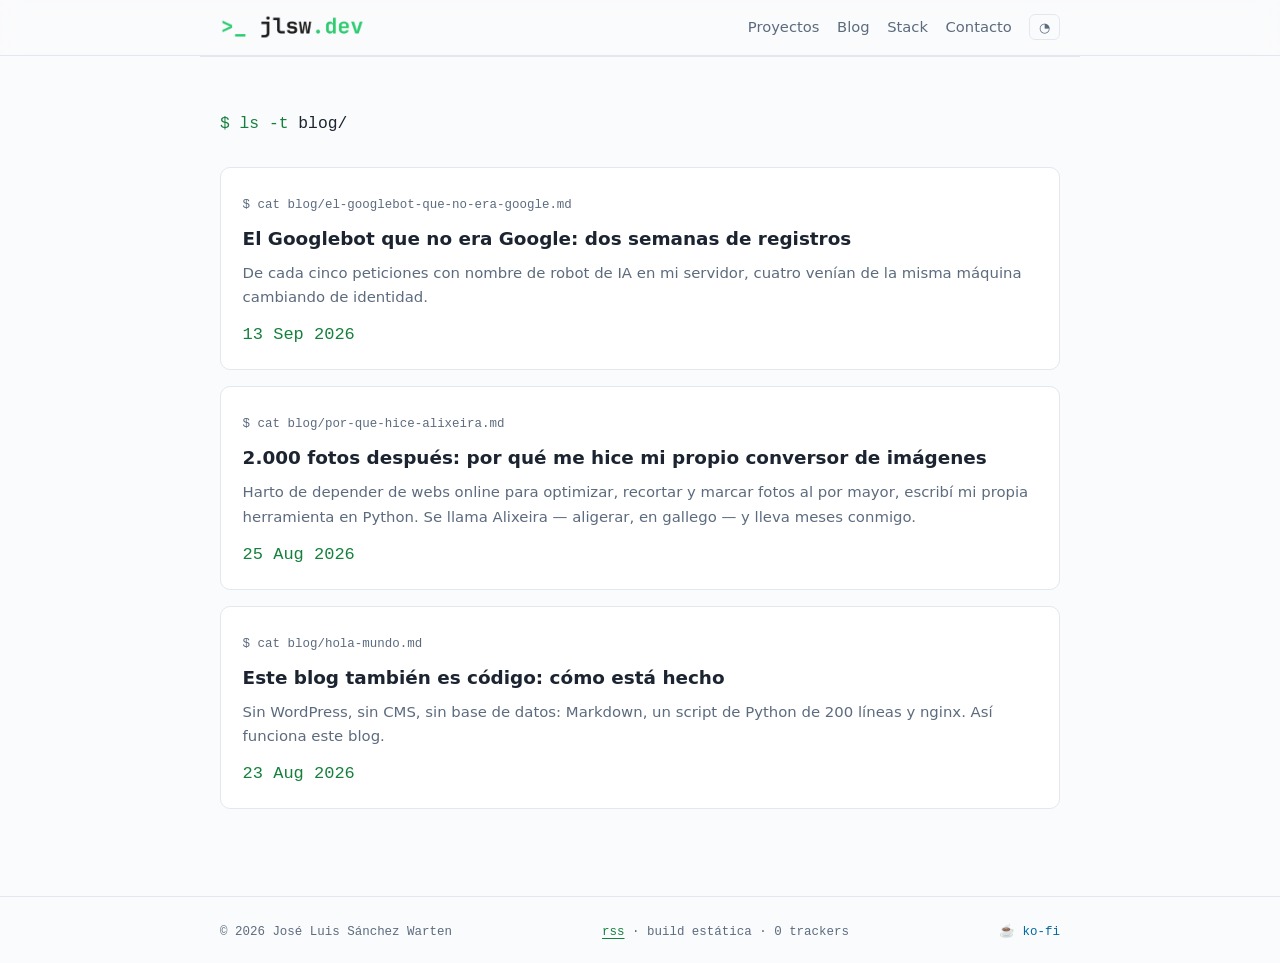
==== blog/index.html @ 403a647f "Limpieza: quitar duplicado de la raiz, RSS obsoleto y enlaces con .html - Elimina hola-mundo.html de" ====
<!doctype html>
<html lang="es" data-theme="dark">
<head>
  <meta charset="utf-8">
  <meta name="viewport" content="width=device-width, initial-scale=1">
  <title>Blog — José Luis Sánchez Warten</title>
  <meta name="description" content="Artículos sobre Python, Frappe, homelab y desarrollo.">
  <link rel="canonical" href="https://jlsw.dev/blog/">
  <meta property="og:type" content="article">
  <meta property="og:title" content="Blog — José Luis Sánchez Warten">
  <meta property="og:description" content="Artículos sobre Python, Frappe, homelab y desarrollo.">
  <meta property="og:image" content="https://jlsw.dev/og-cover.png?v=2">
  <meta name="twitter:card" content="summary_large_image">
  <meta name="theme-color" content="#0B0E14">
  <link rel="alternate" type="application/rss+xml" title="RSS" href="https://jlsw.dev/rss.xml">
  <!-- Umami analytics (self-hosted, cookieless) -->
  <script defer src="https://stats.jlsw.dev/script.js" data-website-id="fca495c3-3863-4756-b844-2b204f34a2fe"></script>
  <link rel="icon" href="/favicon.ico" sizes="48x48">
  <link rel="icon" href="/favicon.png" type="image/png" sizes="128x128">
  <link rel="apple-touch-icon" href="/apple-touch-icon.png">
  <script type="application/ld+json">{}</script>
  <style>
    :root{--bg:#0B0E14;--bg-raise:#11151F;--border:#1D2433;--text:#E6EDF3;
    --muted:#8B98A9;--accent:#4ADE80;--accent2:#7DD3FC;
    --mono:'JetBrains Mono',ui-monospace,SFMono-Regular,Menlo,Consolas,monospace;
    --sans:'Inter',system-ui,-apple-system,'Segoe UI',Roboto,sans-serif;}
    html[data-theme="light"]{--bg:#FAFBFC;--bg-raise:#FFFFFF;--border:#E3E8EF;--text:#1B2430;
    --muted:#5C6B7E;--accent:#15803D;--accent2:#0369A1;}
    html{background:var(--bg);color-scheme:dark}
    html[data-theme="light"]{color-scheme:light}
  </style>
  <link rel="stylesheet" href="/styles.css?v=7">
</head>
<body>
  <a class="skip-link" href="#main">Saltar al contenido</a>
  <header class="site-header">
    <nav class="nav container" aria-label="Principal">
      <a class="brand" href="/" aria-label="jlsw.dev — inicio">
        <img class="brand-logo brand-logo-dark" src="/img/logo-blanco.png?v=2" alt="&gt;_ joseluis — jlsw.dev" width="134" height="24">
        <img class="brand-logo brand-logo-light" src="/img/logo-negro.png?v=2" alt="" aria-hidden="true" width="134" height="24">
      </a>
      <div class="nav-links" id="nav-links">
        <a href="/#proyectos">Proyectos</a>
        <a href="/blog/">Blog</a>
        <a href="/#stack">Stack</a>
        <a href="/#contacto">Contacto</a>
        <button id="theme-toggle" class="btn-ghost" type="button" aria-label="Cambiar tema">&#9684;</button>
      </div>
      <button id="nav-toggle" class="btn-ghost nav-burger" type="button" aria-label="Abrir men&uacute;" aria-expanded="false" aria-controls="nav-links">&#9776;</button>
    </nav>
  </header>
  <main id="main">
<section class="container section">
  <h1 class="section-title mono"><span aria-hidden="true">$ ls -t</span> blog/</h1>
  <ul class="post-list">
    <li class="card post-row">
      <a class="post-row-link" href="/blog/el-googlebot-que-no-era-google">
        <span class="mono post-meta">$ cat blog/el-googlebot-que-no-era-google.md</span>
        <h2 class="post-title-sm">El Googlebot que no era Google: dos semanas de registros</h2>
        <p class="post-excerpt">De cada cinco peticiones con nombre de robot de IA en mi servidor, cuatro venían de la misma máquina cambiando de identidad.</p>
        <span class="mono post-date">13 Sep 2026</span>
      </a>
    </li>
    <li class="card post-row">
      <a class="post-row-link" href="/blog/por-que-hice-alixeira">
        <span class="mono post-meta">$ cat blog/por-que-hice-alixeira.md</span>
        <h2 class="post-title-sm">2.000 fotos después: por qué me hice mi propio conversor de imágenes</h2>
        <p class="post-excerpt">Harto de depender de webs online para optimizar, recortar y marcar fotos al por mayor, escribí mi propia herramienta en Python. Se llama Alixeira — aligerar, en gallego — y lleva meses conmigo.</p>
        <span class="mono post-date">25 Aug 2026</span>
      </a>
    </li>
    <li class="card post-row">
      <a class="post-row-link" href="/blog/hola-mundo">
        <span class="mono post-meta">$ cat blog/hola-mundo.md</span>
        <h2 class="post-title-sm">Este blog también es código: cómo está hecho</h2>
        <p class="post-excerpt">Sin WordPress, sin CMS, sin base de datos: Markdown, un script de Python de 200 líneas y nginx. Así funciona este blog.</p>
        <span class="mono post-date">23 Aug 2026</span>
      </a>
    </li>
  </ul>
</section>
</main>
  <footer class="site-footer">
    <div class="container footer-inner mono">
      <span>&copy; 2026 Jos&eacute; Luis S&aacute;nchez Warten</span>
      <span class="footer-meta"><a href="/rss.xml">rss</a> &middot; build est&aacute;tica &middot; 0 trackers</span>
      <a class="kofi-footer" href="https://ko-fi.com/jlswarten" rel="noopener" target="_blank">&#9749; ko-fi</a>
    </div>
  </footer>
  <script src="/app.js?v=12" defer></script>
</body>
</html>
---- styles.css ----
/* jlsw.dev — static, token-driven. See design.md */
*,
*::before,
*::after { box-sizing: border-box; }

html { scroll-behavior: smooth; }
@media (prefers-reduced-motion: reduce) {
  html { scroll-behavior: auto; }
}

body {
  margin: 0;
  background: var(--bg);
  color: var(--text);
  font-family: var(--sans);
  font-size: 1.0625rem;
  line-height: 1.65;
  -webkit-font-smoothing: antialiased;
  transition: background .25s ease, color .25s ease;
}

.mono { font-family: var(--mono); }

.container {
  max-width: 880px;
  margin-inline: auto;
  padding-inline: 1.25rem;
}

/* Accessibility */
.skip-link {
  position: absolute;
  left: -9999px;
  top: 0;
  background: var(--accent);
  color: #0B0E14;
  padding: .5rem 1rem;
  z-index: 100;
}
.sr-only {
  position: absolute;
  width: 1px;
  height: 1px;
  padding: 0;
  margin: -1px;
  overflow: hidden;
  clip: rect(0 0 0 0);
  white-space: nowrap;
  border: 0;
}
.skip-link:focus { left: 0; }

a { color: var(--accent2); text-decoration: none; }
a:hover { text-decoration: underline; text-underline-offset: 3px; }

:focus-visible {
  outline: 2px solid var(--accent);
  outline-offset: 2px;
  border-radius: 2px;
}

/* ── Header ─────────────────────────────────── */
.site-header {
  position: sticky;
  top: 0;
  z-index: 10;
  background: color-mix(in srgb, var(--bg) 82%, transparent);
  backdrop-filter: blur(10px);
  border-bottom: 1px solid var(--border);
}

.nav {
  display: flex;
  align-items: center;
  justify-content: space-between;
  gap: 1rem;
  padding-block: .9rem;
}

.brand {
  display: inline-flex;
  align-items: center;
  line-height: 0;
}
.brand:hover { text-decoration: none; }

/* Logo wordmark: variante según tema (blanca en oscuro, oscura en claro) */
.brand-logo {
  height: 26px;
  width: auto;
  display: block;
}
.brand-logo-light { display: none; }
html[data-theme="light"] .brand-logo-dark { display: none; }
html[data-theme="light"] .brand-logo-light { display: block; }

.nav-links {
  display: flex;
  align-items: center;
  gap: 1.1rem;
}
.nav-links > a {
  color: var(--muted);
  font-size: .92rem;
}
.nav-links > a:hover { color: var(--text); }

.btn-ghost {
  background: none;
  border: 1px solid var(--border);
  color: var(--muted);
  border-radius: 6px;
  padding: .28rem .55rem;
  font-size: .8rem;
  cursor: pointer;
  transition: color .15s ease, border-color .15s ease;
}
.btn-ghost:hover { color: var(--text); border-color: var(--muted); }

/* ── Hero / terminal ────────────────────────── */
.hero { padding-block: 4.5rem 3.5rem; }

.terminal {
  background: var(--bg-raise);
  border: 1px solid var(--border);
  border-radius: 12px;
  overflow: hidden;
  box-shadow: 0 12px 40px -18px rgba(0, 0, 0, .55);
}

.terminal-bar {
  display: flex;
  align-items: center;
  gap: .45rem;
  padding: .6rem .9rem;
  border-bottom: 1px solid var(--border);
  background: color-mix(in srgb, var(--bg) 60%, var(--bg-raise));
}

.dot { width: 11px; height: 11px; border-radius: 50%; display: inline-block; }
.dot-r { background: #FF5F57; }
.dot-y { background: #FEBC2E; }
.dot-g { background: #28C840; }

.terminal-title {
  margin-left: auto;
  font-size: .74rem;
  color: var(--muted);
}

.terminal-body {
  margin: 0;
  padding: 1.15rem 1.2rem 1.35rem;
  font-size: .88rem;
  line-height: 1.75;
  min-height: 7.2em;
  white-space: pre-wrap;
  word-break: break-word;
}
.terminal-body .t-prompt { color: var(--accent); font-weight: 600; }
.terminal-body .t-cmd { color: var(--text); }
.terminal-body .t-out { color: var(--muted); }
.terminal-body .t-hl { color: var(--accent2); }
.t-caret {
  display: inline-block;
  width: .55em;
  height: 1.05em;
  background: var(--accent);
  vertical-align: text-bottom;
  animation: blink 1s steps(1) infinite;
}
@keyframes blink { 50% { opacity: 0; } }
@media (prefers-reduced-motion: reduce) {
  .t-caret { animation: none; }
}

.hero-sub {
  color: var(--muted);
  margin: 1.6rem 0 1.8rem;
  font-size: 1.08rem;
}
.hero-sub strong { color: var(--text); }

.hero-cta { display: flex; gap: .8rem; flex-wrap: wrap; }

.btn {
  display: inline-flex;
  align-items: center;
  gap: .45rem;
  padding: .62rem 1.25rem;
  border-radius: 8px;
  font-size: .95rem;
  font-weight: 500;
  transition: transform .12s ease, opacity .15s ease;
}
.btn:hover { text-decoration: none; transform: translateY(-1px); }

.btn-primary {
  background: var(--accent);
  color: #07130B;
  font-weight: 600;
}
.btn-primary:hover { opacity: .92; }
html[data-theme="light"] .btn-primary { color: #FFFFFF; }

/* badges: texto verde oscuro sobre tinte claro en modo claro (AA) */
html[data-theme="light"] .badge:not(.badge-alt) {
  color: #14532D;
  background: color-mix(in srgb, #15803D 14%, transparent);
  border-color: color-mix(in srgb, #15803D 40%, transparent);
}

.btn-ghost-btn {
  border: 1px solid var(--border);
  color: var(--text);
}
.btn-ghost-btn:hover { border-color: var(--muted); }

/* ── Sections ───────────────────────────────── */
.section {
  padding-block: 3.4rem;
  border-top: 1px solid var(--border);
  scroll-margin-top: 4.5rem;
}

.section-title {
  font-size: 1.02rem;
  font-weight: 500;
  color: var(--text);
  margin: 0 0 1.8rem;
}
.section-title span { color: var(--accent); }

/* Projects grid */
.projects-grid {
  display: grid;
  grid-template-columns: repeat(auto-fit, minmax(300px, 1fr));
  gap: 1.1rem;
}

.card {
  background: var(--bg-raise);
  border: 1px solid var(--border);
  border-radius: 10px;
}

.project-card {
  padding: 1.3rem 1.35rem 1.2rem;
  display: flex;
  flex-direction: column;
  gap: .8rem;
  transition: border-color .18s ease, transform .18s ease;
}
.project-card:hover { border-color: color-mix(in srgb, var(--accent) 45%, var(--border)); }

.card-head {
  display: flex;
  align-items: center;
  justify-content: space-between;
  gap: .6rem;
}
.card-head h3 {
  margin: 0;
  font-size: 1rem;
  color: var(--accent2);
  font-weight: 600;
}

.badge {
  font-size: .68rem;
  letter-spacing: .04em;
  padding: .18rem .5rem;
  border-radius: 99px;
  white-space: nowrap;
}
.badge {
  color: var(--accent);
  border: 1px solid color-mix(in srgb, var(--accent) 40%, transparent);
  background: color-mix(in srgb, var(--accent) 9%, transparent);
}
.badge-alt {
  color: var(--muted);
  border-color: var(--border);
  background: transparent;
}

.project-card p {
  margin: 0;
  color: var(--muted);
  font-size: .93rem;
  flex-grow: 1;
}

.tags {
  list-style: none;
  display: flex;
  flex-wrap: wrap;
  gap: .4rem;
  padding: 0;
  margin: 0;
}
.tags li {
  font-family: var(--mono);
  font-size: .72rem;
  color: var(--muted);
  border: 1px solid var(--border);
  border-radius: 5px;
  padding: .14rem .48rem;
}

.card-foot { font-size: .88rem; }
.card-links { display: flex; align-items: center; gap: .9rem; flex-wrap: wrap; }
.link-sep { color: var(--muted); }
.link-ext[aria-disabled="true"] {
  color: var(--muted);
  pointer-events: none;
}

.project-slot { border-style: dashed; }
.project-slot h3 { color: var(--muted); }
.project-slot p { color: var(--muted); }
.project-slot .tags li { color: var(--muted); }

/* ── Blog ───────────────────────────────────── */
.post-figure { margin: 1.6rem 0; text-align: center; }
.post-figure img {
  max-width: 100%;
  height: auto;
  border: 1px solid var(--border);
  border-radius: 8px;
}
.post-figure figcaption {
  margin-top: .5rem;
  font-size: .85rem;
  color: var(--muted);
}

.post-list {
  list-style: none;
  padding: 0;
  margin: 0;
  display: grid;
  gap: 1rem;
}
.post-row-link {
  display: block;
  padding: 1.25rem 1.35rem;
  color: inherit;
  transition: border-color .18s ease;
}
.post-row-link:hover {
  text-decoration: none;
  border-color: color-mix(in srgb, var(--accent) 45%, var(--border));
}
.card.post-row { overflow: hidden; }
.post-title-sm {
  margin: .5rem 0 .4rem;
  font-size: 1.15rem;
  color: var(--text);
}
.post-excerpt {
  margin: 0 0 .6rem;
  color: var(--muted);
  font-size: .93rem;
}
.post-meta {
  font-size: .78rem;
  color: var(--muted);
}
.post-meta span[aria-hidden], .post-date { color: var(--accent); }
.post-article .post-title {
  font-size: 1.7rem;
  margin: .8rem 0 1rem;
  line-height: 1.3;
}
.prose { color: var(--text); }
.prose h2 {
  font-size: 1.25rem;
  margin: 2rem 0 .7rem;
  color: var(--text);
}
.prose h3 { font-size: 1.05rem; margin: 1.5rem 0 .5rem; }
.prose p, .prose li { color: var(--muted); font-size: .98rem; }
.prose strong { color: var(--text); }
.inline-code {
  font-family: var(--mono);
  font-size: .84em;
  background: var(--bg-raise);
  border: 1px solid var(--border);
  border-radius: 5px;
  padding: .08em .35em;
  color: var(--accent2);
}
.code-block {
  background: var(--bg-raise);
  border: 1px solid var(--border);
  border-radius: 10px;
  padding: 1rem 1.15rem;
  overflow-x: auto;
  font-size: .82rem;
  line-height: 1.6;
  color: var(--text);
}
.code-block[data-lang]::before {
  content: attr(data-lang);
  display: block;
  font-size: .66rem;
  color: var(--muted);
  letter-spacing: .05em;
  text-transform: uppercase;
  margin-bottom: .5rem;
}
.comments-box { padding: 1.3rem 1.4rem; margin-top: 2.5rem; }
.muted-note { color: var(--muted); font-size: .9rem; margin: 0; }
.post-nav { padding-block: 2rem 3rem; }
.post-nav a { color: var(--accent); font-size: .9rem; }

/* Stack */
.stack-groups {
  display: grid;
  grid-template-columns: repeat(auto-fit, minmax(220px, 1fr));
  gap: 1rem;
}
.stack-group {
  padding: 1.05rem 1.15rem;
}
.stack-group h3 {
  margin: 0 0 .45rem;
  font-family: var(--mono);
  font-size: .78rem;
  font-weight: 500;
  color: var(--accent);
  letter-spacing: .03em;
  text-transform: uppercase;
}
.stack-group p {
  margin: 0;
  color: var(--muted);
  font-size: .93rem;
}
.stack-group small { opacity: 1; color: var(--muted); }

/* About */
.about-text p { color: var(--muted); margin: 0 0 1rem; }
.about-text strong { color: var(--text); }

/* Contact */
.contact-box { padding: 1.4rem 1.5rem; }
.contact-line { margin: 0 0 .55rem; font-size: .95rem; }
.contact-line:last-child { margin-bottom: 0; }
.prompt-char { color: var(--accent); font-weight: 700; margin-right: .4rem; }

/* Footer */
.site-footer {
  border-top: 1px solid var(--border);
  padding-block: 1.6rem;
  margin-top: 2rem;
}
.footer-inner {
  display: flex;
  justify-content: space-between;
  gap: 1rem;
  flex-wrap: wrap;
  font-size: .78rem;
  color: var(--muted);
}

  /* ── Capturas de proyectos (thumbs + lightbox) ── */
  .shot-row{display:flex;gap:.6rem;margin-top:1rem}
  .shot-btn{flex:1;min-width:0;padding:0;border:1px solid var(--border);border-radius:8px;
    background:var(--bg-raise);cursor:zoom-in;overflow:hidden;line-height:0;
    transition:border-color .18s ease,transform .18s ease}
  .shot-btn:hover,.shot-btn:focus-visible{border-color:var(--accent);transform:translateY(-2px)}
  .shot-btn:focus-visible{outline:2px solid var(--accent);outline-offset:2px}
  .shot-img{width:100%;height:auto;display:block;aspect-ratio:16/10;object-fit:cover;object-position:top}

  .lightbox{position:fixed;inset:0;z-index:1000;display:flex;flex-direction:column;align-items:center;
    justify-content:center;gap:.75rem;padding:2rem 1rem;background:rgba(4,6,10,.92);
    backdrop-filter:blur(4px)}
  .lightbox[hidden]{display:none}
  .lb-img{max-width:min(1400px,94vw);max-height:78vh;width:auto;height:auto;border-radius:8px;
    border:1px solid var(--border)}
  .lb-cap{margin:0;color:#8B98A9;font-size:.85rem}
  .lb-close{position:absolute;top:.9rem;right:1rem;background:none;border:1px solid #33415580;
    border-radius:50%;width:2.4rem;height:2.4rem;color:#E6EDF3;font-size:1.3rem;line-height:1;
    cursor:pointer;transition:border-color .15s ease,color .15s ease}
  .lb-close:hover,.lb-close:focus-visible{border-color:var(--accent);color:var(--accent)}

  /* Reveal-on-scroll (JS adds .visible) */
.reveal {
  opacity: 0;
  transform: translateY(14px);
  transition: opacity .5s ease, transform .5s ease;
}
.reveal.visible { opacity: 1; transform: none; }
@media (prefers-reduced-motion: reduce) {
  .reveal { opacity: 1; transform: none; transition: none; }
}

a.kofi-link { color: var(--accent); text-decoration: underline; text-underline-offset: 3px; }
.footer-meta .kofi-footer { color: var(--accent); text-decoration: underline; text-underline-offset: 3px; }
.footer-meta .kofi-footer:hover { text-decoration: underline; }
.kofi-hint { color: var(--muted); font-size: .88em; }

/* Enlaces dentro de texto: distinguibles sin depender solo del color */
.footer-meta a { color: var(--accent); text-decoration: underline; text-underline-offset: 3px; }

/* Overrides de accesibilidad para el widget de comentarios (contraste AA y nombres ARIA) */
#waline .wl-sr {
  position: absolute; width: 1px; height: 1px; padding: 0; margin: -1px;
  overflow: hidden; clip: rect(0 0 0 0); white-space: nowrap; border: 0;
}
#waline .wl-text-number, #waline .wl-sort li { color: #55606c; }
#waline .wl-sort li.active { color: #1d5c8f; font-weight: 600; }
#waline .wl-btn.primary { background-color: #1d5c8f; border-color: #1d5c8f; }
#waline .wl-power, #waline .wl-power a { color: #55606c; }
html[data-theme='dark'] #waline .wl-text-number,
html[data-theme='dark'] #waline .wl-sort li,
html[data-theme='dark'] #waline .wl-power,
html[data-theme='dark'] #waline .wl-power a { color: #a9b7c6; }

/* ── Mobile nav ─────────────────────────────── */
.nav-burger { display: none; font-size: 1rem; padding: .28rem .6rem; }

@media (max-width: 560px) {
  .nav-burger { display: inline-block; }
  .nav-links {
    display: none;
    position: absolute;
    top: 100%;
    left: 0; right: 0;
    flex-direction: column;
    align-items: stretch;
    gap: 0;
    background: var(--bg-raise);
    border-bottom: 1px solid var(--border);
    padding: .4rem 0 .6rem;
  }
  .nav-links.open { display: flex; }
  .nav-links > a {
    display: block;
    padding: .7rem 1.4rem;
    font-size: 1rem;
    border-bottom: 1px solid var(--border);
  }
  .nav-links > a:last-of-type { border-bottom: none; }
  .nav-links .btn-ghost { margin: .6rem 1.4rem 0; }
  .site-header { position: sticky; }
  .hero { padding-block: 3rem 2.5rem; }
  .terminal-body { font-size: .8rem; }
}
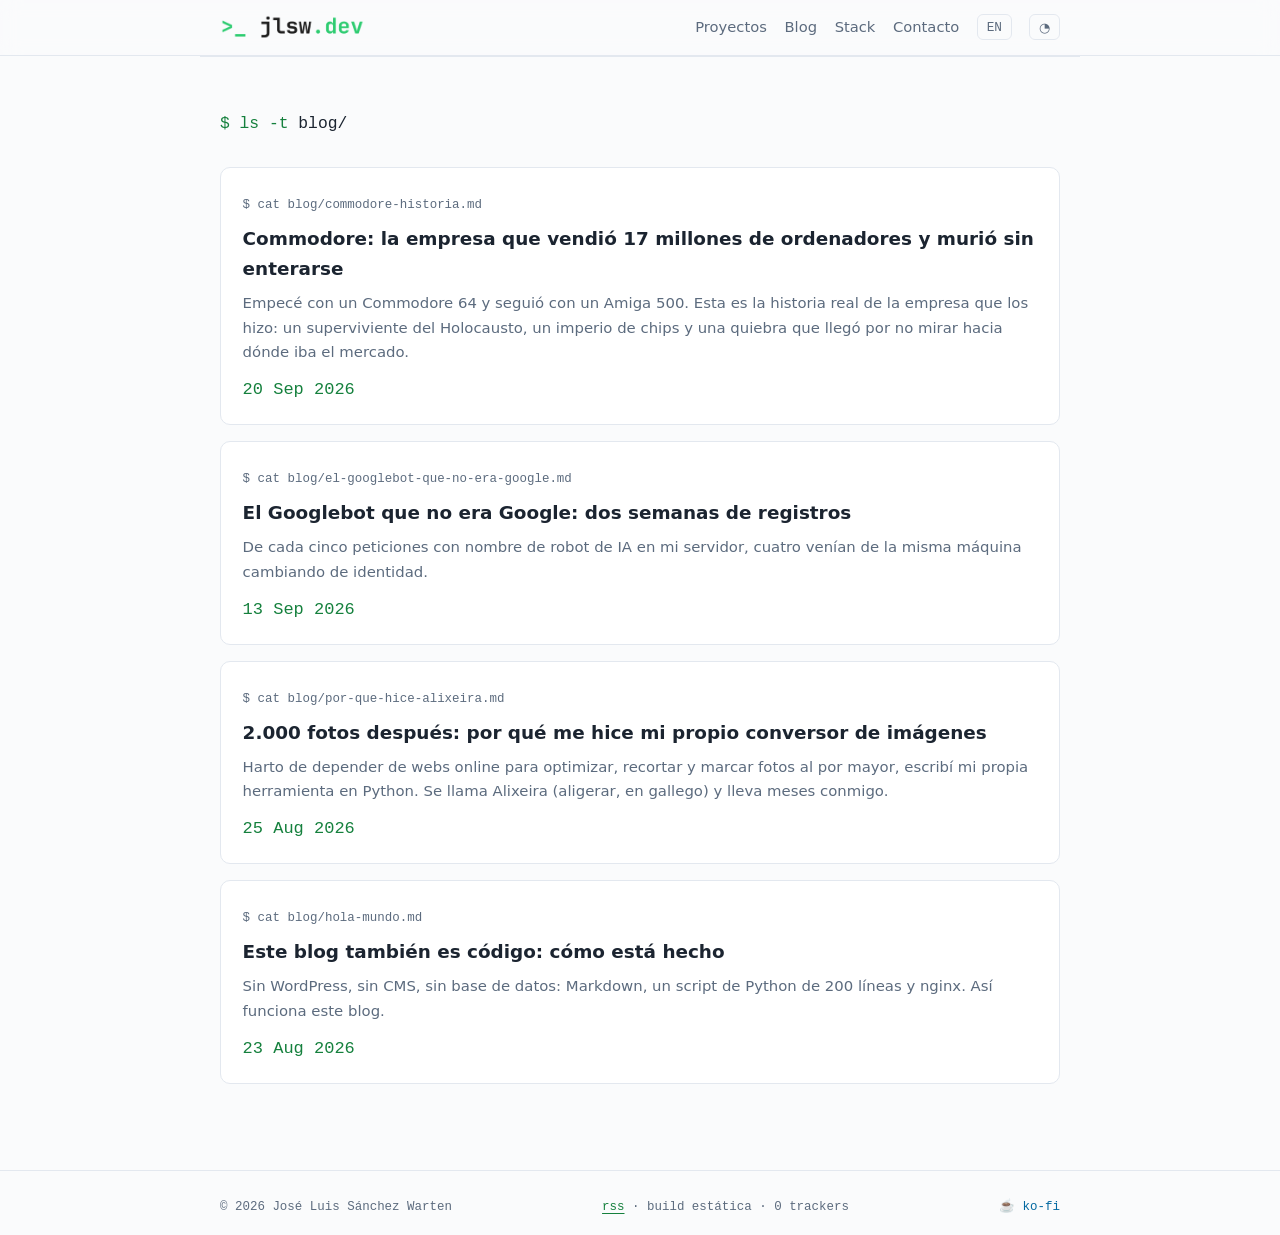
==== commit 071f2468: "i18n ES/EN en toda la web: secciones, blog y aria/alt - index.html + app.js: títulos de sección trad" ====
--- a/blog/index.html
+++ b/blog/index.html
@@ -3,11 +3,11 @@
 <head>
   <meta charset="utf-8">
   <meta name="viewport" content="width=device-width, initial-scale=1">
-  <title>Blog — José Luis Sánchez Warten</title>
+  <title>Blog | José Luis Sánchez Warten</title>
   <meta name="description" content="Artículos sobre Python, Frappe, homelab y desarrollo.">
   <link rel="canonical" href="https://jlsw.dev/blog/">
   <meta property="og:type" content="article">
-  <meta property="og:title" content="Blog — José Luis Sánchez Warten">
+  <meta property="og:title" content="Blog | José Luis Sánchez Warten">
   <meta property="og:description" content="Artículos sobre Python, Frappe, homelab y desarrollo.">
   <meta property="og:image" content="https://jlsw.dev/og-cover.png?v=2">
   <meta name="twitter:card" content="summary_large_image">
@@ -29,14 +29,14 @@
     html{background:var(--bg);color-scheme:dark}
     html[data-theme="light"]{color-scheme:light}
   </style>
-  <link rel="stylesheet" href="/styles.css?v=7">
+  <link rel="stylesheet" href="/styles.css?v=10">
 </head>
 <body>
-  <a class="skip-link" href="#main">Saltar al contenido</a>
+  <a class="skip-link" href="#main" data-i18n="skip">Saltar al contenido</a>
   <header class="site-header">
-    <nav class="nav container" aria-label="Principal">
-      <a class="brand" href="/" aria-label="jlsw.dev — inicio">
-        <img class="brand-logo brand-logo-dark" src="/img/logo-blanco.png?v=2" alt="&gt;_ joseluis — jlsw.dev" width="134" height="24">
+    <nav class="nav container" data-i18n-aria="a.principal">
+      <a class="brand" href="/" data-i18n-aria="a.brand">
+        <img class="brand-logo brand-logo-dark" src="/img/logo-blanco.png?v=2" alt="&gt;_ joseluis - jlsw.dev" width="134" height="24">
         <img class="brand-logo brand-logo-light" src="/img/logo-negro.png?v=2" alt="" aria-hidden="true" width="134" height="24">
       </a>
       <div class="nav-links" id="nav-links">
@@ -44,9 +44,10 @@
         <a href="/blog/">Blog</a>
         <a href="/#stack">Stack</a>
         <a href="/#contacto">Contacto</a>
-        <button id="theme-toggle" class="btn-ghost" type="button" aria-label="Cambiar tema">&#9684;</button>
+        <button id="lang-toggle" class="btn-ghost mono" type="button" data-i18n-aria="a.lang">EN</button>
+        <button id="theme-toggle" class="btn-ghost" type="button" data-i18n-aria="a.theme">&#9684;</button>
       </div>
-      <button id="nav-toggle" class="btn-ghost nav-burger" type="button" aria-label="Abrir men&uacute;" aria-expanded="false" aria-controls="nav-links">&#9776;</button>
+      <button id="nav-toggle" class="btn-ghost nav-burger" type="button" data-i18n-aria="a.menu" aria-expanded="false" aria-controls="nav-links">&#9776;</button>
     </nav>
   </header>
   <main id="main">
@@ -54,26 +55,34 @@
   <h1 class="section-title mono"><span aria-hidden="true">$ ls -t</span> blog/</h1>
   <ul class="post-list">
     <li class="card post-row">
-      <a class="post-row-link" href="/blog/el-googlebot-que-no-era-google">
+      <a class="post-row-link" href="/blog/commodore-historia.html">
+        <span class="mono post-meta">$ cat blog/commodore-historia.md</span>
+        <h2 class="post-title-sm" data-i18n="bl.t1">Commodore: la empresa que vendió 17 millones de ordenadores y murió sin enterarse</h2>
+        <p class="post-excerpt" data-i18n="bl.e1">Empecé con un Commodore 64 y seguí con un Amiga 500. Esta es la historia real de la empresa que los hizo: un superviviente del Holocausto, un imperio de chips y una quiebra que llegó por no mirar hacia dónde iba el mercado.</p>
+        <span class="mono post-date">20 Sep 2026</span>
+      </a>
+    </li>
+    <li class="card post-row">
+      <a class="post-row-link" href="/blog/el-googlebot-que-no-era-google.html">
         <span class="mono post-meta">$ cat blog/el-googlebot-que-no-era-google.md</span>
-        <h2 class="post-title-sm">El Googlebot que no era Google: dos semanas de registros</h2>
-        <p class="post-excerpt">De cada cinco peticiones con nombre de robot de IA en mi servidor, cuatro venían de la misma máquina cambiando de identidad.</p>
+        <h2 class="post-title-sm" data-i18n="bl.t2">El Googlebot que no era Google: dos semanas de registros</h2>
+        <p class="post-excerpt" data-i18n="bl.e2">De cada cinco peticiones con nombre de robot de IA en mi servidor, cuatro venían de la misma máquina cambiando de identidad.</p>
         <span class="mono post-date">13 Sep 2026</span>
       </a>
     </li>
     <li class="card post-row">
-      <a class="post-row-link" href="/blog/por-que-hice-alixeira">
+      <a class="post-row-link" href="/blog/por-que-hice-alixeira.html">
         <span class="mono post-meta">$ cat blog/por-que-hice-alixeira.md</span>
-        <h2 class="post-title-sm">2.000 fotos después: por qué me hice mi propio conversor de imágenes</h2>
-        <p class="post-excerpt">Harto de depender de webs online para optimizar, recortar y marcar fotos al por mayor, escribí mi propia herramienta en Python. Se llama Alixeira — aligerar, en gallego — y lleva meses conmigo.</p>
+        <h2 class="post-title-sm" data-i18n="bl.t3">2.000 fotos después: por qué me hice mi propio conversor de imágenes</h2>
+        <p class="post-excerpt" data-i18n="bl.e3">Harto de depender de webs online para optimizar, recortar y marcar fotos al por mayor, escribí mi propia herramienta en Python. Se llama Alixeira (aligerar, en gallego) y lleva meses conmigo.</p>
         <span class="mono post-date">25 Aug 2026</span>
       </a>
     </li>
     <li class="card post-row">
-      <a class="post-row-link" href="/blog/hola-mundo">
+      <a class="post-row-link" href="/blog/hola-mundo.html">
         <span class="mono post-meta">$ cat blog/hola-mundo.md</span>
-        <h2 class="post-title-sm">Este blog también es código: cómo está hecho</h2>
-        <p class="post-excerpt">Sin WordPress, sin CMS, sin base de datos: Markdown, un script de Python de 200 líneas y nginx. Así funciona este blog.</p>
+        <h2 class="post-title-sm" data-i18n="bl.t4">Este blog también es código: cómo está hecho</h2>
+        <p class="post-excerpt" data-i18n="bl.e4">Sin WordPress, sin CMS, sin base de datos: Markdown, un script de Python de 200 líneas y nginx. Así funciona este blog.</p>
         <span class="mono post-date">23 Aug 2026</span>
       </a>
     </li>
@@ -83,10 +92,10 @@
   <footer class="site-footer">
     <div class="container footer-inner mono">
       <span>&copy; 2026 Jos&eacute; Luis S&aacute;nchez Warten</span>
-      <span class="footer-meta"><a href="/rss.xml">rss</a> &middot; build est&aacute;tica &middot; 0 trackers</span>
+      <span class="footer-meta"><a href="/rss.xml">rss</a> &middot; <span data-i18n="foot.static">build est&aacute;tica</span> &middot; 0 trackers</span>
       <a class="kofi-footer" href="https://ko-fi.com/jlswarten" rel="noopener" target="_blank">&#9749; ko-fi</a>
     </div>
   </footer>
-  <script src="/app.js?v=12" defer></script>
+  <script src="/app.js?v=18" defer></script>
 </body>
 </html>
--- a/styles.css
+++ b/styles.css
@@ -444,6 +444,60 @@
 .about-text p { color: var(--muted); margin: 0 0 1rem; }
 .about-text strong { color: var(--text); }
 
+/* Certificaciones */
+.cert-grid {
+  display: grid;
+  grid-template-columns: repeat(auto-fit, minmax(270px, 1fr));
+  gap: 1.1rem;
+}
+.cert-card {
+  padding: 1.1rem 1.2rem;
+  display: flex;
+  flex-direction: column;
+  gap: .55rem;
+  transition: border-color .18s ease;
+}
+.cert-card:hover { border-color: color-mix(in srgb, var(--accent) 45%, var(--border)); }
+.cert-name {
+  margin: 0;
+  font-family: var(--mono);
+  font-size: .92rem;
+  line-height: 1.45;
+  font-weight: 600;
+  color: var(--accent2);
+}
+.cert-meta {
+  margin: 0;
+  font-size: .85rem;
+  color: var(--muted);
+  display: flex;
+  align-items: center;
+  gap: .55rem;
+  flex-wrap: wrap;
+}
+.cert-date {
+  border: 1px solid var(--border);
+  border-radius: 99px;
+  padding: .1rem .5rem;
+  font-size: .72rem;
+  color: var(--muted);
+  white-space: nowrap;
+}
+.cert-foot { margin-top: auto; }
+
+/* Certificaciones: bloque desplegable */
+.cert-summary { cursor: pointer; list-style: none; }
+.cert-summary::-webkit-details-marker { display: none; }
+.cert-summary::marker { content: ''; }
+.cert-summary .section-title { margin: 0; display: inline-flex; align-items: baseline; gap: .55rem; }
+.cert-details[open] > .cert-summary { margin-bottom: 1.8rem; }
+.cert-summary:hover .section-title { color: var(--accent); }
+.cert-summary:focus-visible { outline: 2px solid var(--accent); outline-offset: 4px; border-radius: 4px; }
+.cert-count { color: var(--muted); font-size: .8rem; font-weight: 400; }
+.cert-caret { color: var(--accent); display: inline-block; transition: transform .18s ease; }
+.cert-details[open] .cert-caret { transform: rotate(90deg); }
+@media (prefers-reduced-motion: reduce) { .cert-caret { transition: none; } }
+
 /* Contact */
 .contact-box { padding: 1.4rem 1.5rem; }
 .contact-line { margin: 0 0 .55rem; font-size: .95rem; }
@@ -521,6 +575,32 @@
 
 /* ── Mobile nav ─────────────────────────────── */
 .nav-burger { display: none; font-size: 1rem; padding: .28rem .6rem; }
+
+
+/* ── Post language switch (ES/EN en el mismo artículo) ──────── */
+.lang-switch {
+  display: flex;
+  align-items: center;
+  gap: .5rem;
+  margin: .35rem 0 1.6rem;
+  font-size: .85rem;
+  letter-spacing: .04em;
+}
+.lang-switch > span[aria-hidden] { color: var(--muted); }
+.lang-link {
+  padding: .1rem .45rem;
+  border: 1px solid var(--border);
+  border-radius: 4px;
+  color: var(--muted);
+  text-decoration: none;
+  transition: color .15s ease, border-color .15s ease;
+}
+.lang-link:hover { color: var(--text); border-color: var(--accent); }
+.lang-link.is-active {
+  color: var(--accent);
+  border-color: var(--accent);
+}
+.post-title[hidden], [data-lang-block][hidden] { display: none; }
 
 @media (max-width: 560px) {
   .nav-burger { display: inline-block; }
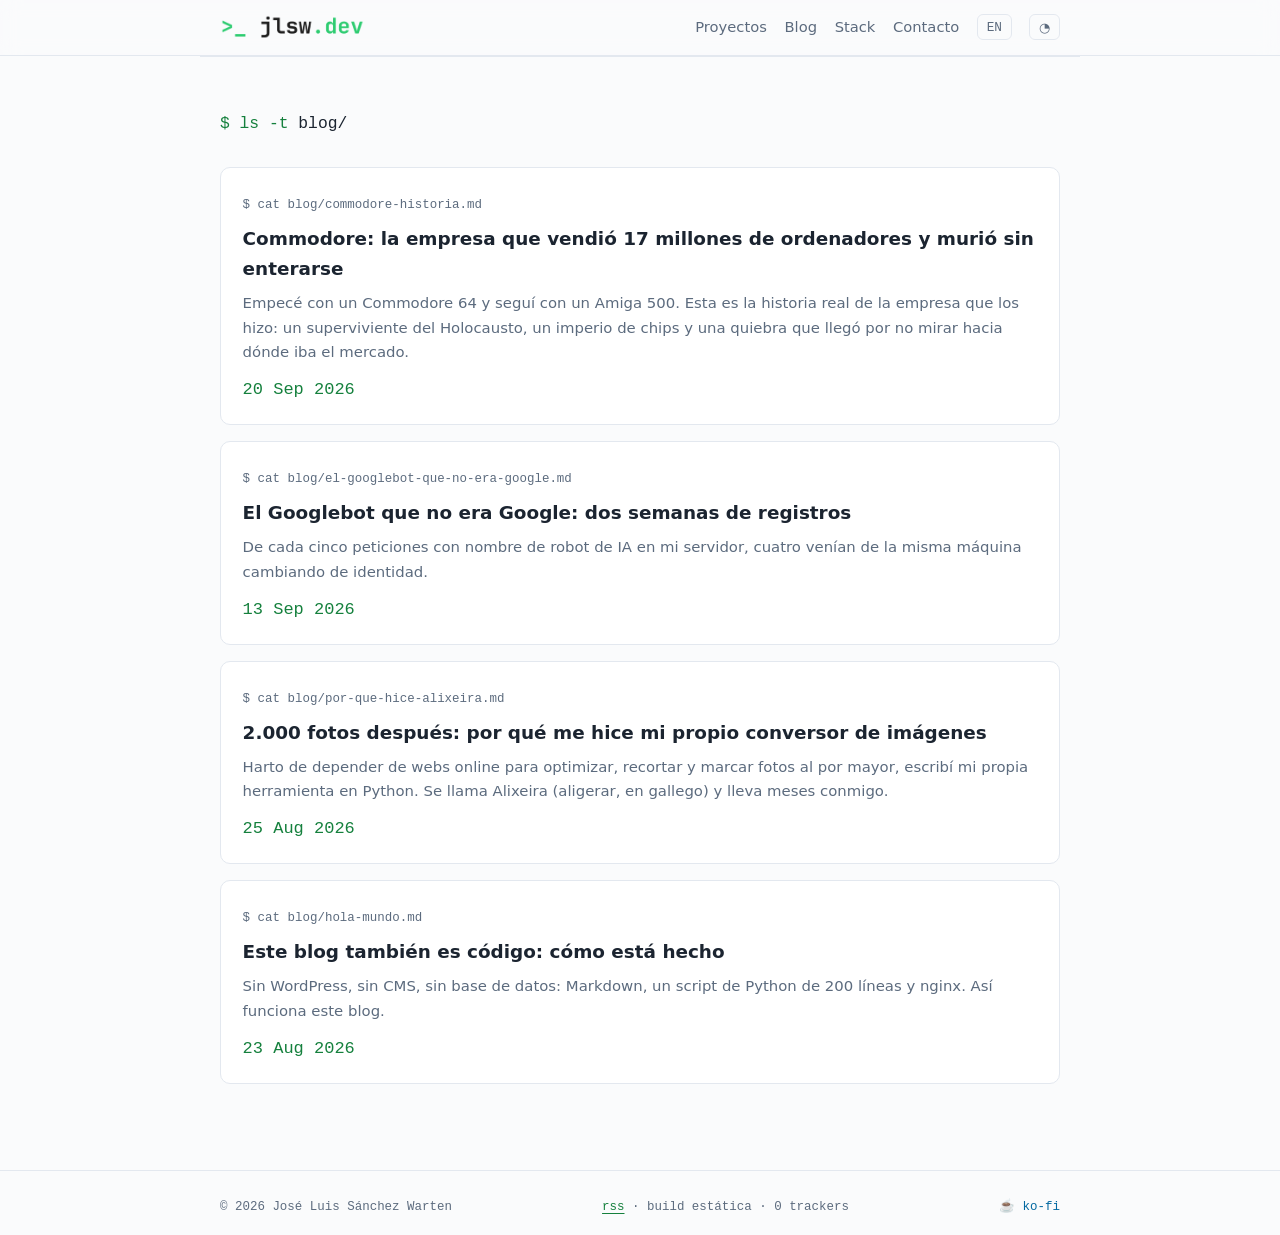
==== commit 9d47a96b: "blog: listado bilingue desde el front-matter Las traducciones del listado eran posicionales (bl.t1.." ====
--- a/blog/index.html
+++ b/blog/index.html
@@ -57,32 +57,40 @@
     <li class="card post-row">
       <a class="post-row-link" href="/blog/commodore-historia.html">
         <span class="mono post-meta">$ cat blog/commodore-historia.md</span>
-        <h2 class="post-title-sm" data-i18n="bl.t1">Commodore: la empresa que vendió 17 millones de ordenadores y murió sin enterarse</h2>
-        <p class="post-excerpt" data-i18n="bl.e1">Empecé con un Commodore 64 y seguí con un Amiga 500. Esta es la historia real de la empresa que los hizo: un superviviente del Holocausto, un imperio de chips y una quiebra que llegó por no mirar hacia dónde iba el mercado.</p>
+        <h2 class="post-title-sm" data-i18n-show="es">Commodore: la empresa que vendió 17 millones de ordenadores y murió sin enterarse</h2>
+        <h2 class="post-title-sm" data-i18n-show="en" lang="en" hidden>Commodore: the company that sold 17 million computers and died without noticing</h2>
+        <p class="post-excerpt" data-i18n-show="es">Empecé con un Commodore 64 y seguí con un Amiga 500. Esta es la historia real de la empresa que los hizo: un superviviente del Holocausto, un imperio de chips y una quiebra que llegó por no mirar hacia dónde iba el mercado.</p>
+        <p class="post-excerpt" data-i18n-show="en" lang="en" hidden>I started with a Commodore 64 and moved on to an Amiga 500. This is the real story of the company that made them: a Holocaust survivor, a chip empire and a bankruptcy that came from not watching where the market was going.</p>
         <span class="mono post-date">20 Sep 2026</span>
       </a>
     </li>
     <li class="card post-row">
       <a class="post-row-link" href="/blog/el-googlebot-que-no-era-google.html">
         <span class="mono post-meta">$ cat blog/el-googlebot-que-no-era-google.md</span>
-        <h2 class="post-title-sm" data-i18n="bl.t2">El Googlebot que no era Google: dos semanas de registros</h2>
-        <p class="post-excerpt" data-i18n="bl.e2">De cada cinco peticiones con nombre de robot de IA en mi servidor, cuatro venían de la misma máquina cambiando de identidad.</p>
+        <h2 class="post-title-sm" data-i18n-show="es">El Googlebot que no era Google: dos semanas de registros</h2>
+        <h2 class="post-title-sm" data-i18n-show="en" lang="en" hidden>The Googlebot that was not Google: two weeks of logs</h2>
+        <p class="post-excerpt" data-i18n-show="es">De cada cinco peticiones con nombre de robot de IA en mi servidor, cuatro venían de la misma máquina cambiando de identidad.</p>
+        <p class="post-excerpt" data-i18n-show="en" lang="en" hidden>Out of every five requests bearing an AI bot name on my server, four came from the same machine changing its identity.</p>
         <span class="mono post-date">13 Sep 2026</span>
       </a>
     </li>
     <li class="card post-row">
       <a class="post-row-link" href="/blog/por-que-hice-alixeira.html">
         <span class="mono post-meta">$ cat blog/por-que-hice-alixeira.md</span>
-        <h2 class="post-title-sm" data-i18n="bl.t3">2.000 fotos después: por qué me hice mi propio conversor de imágenes</h2>
-        <p class="post-excerpt" data-i18n="bl.e3">Harto de depender de webs online para optimizar, recortar y marcar fotos al por mayor, escribí mi propia herramienta en Python. Se llama Alixeira (aligerar, en gallego) y lleva meses conmigo.</p>
+        <h2 class="post-title-sm" data-i18n-show="es">2.000 fotos después: por qué me hice mi propio conversor de imágenes</h2>
+        <h2 class="post-title-sm" data-i18n-show="en" lang="en" hidden>2,000 photos later: why I built my own image converter</h2>
+        <p class="post-excerpt" data-i18n-show="es">Harto de depender de webs online para optimizar, recortar y marcar fotos al por mayor, escribí mi propia herramienta en Python. Se llama Alixeira (aligerar, en gallego) y lleva meses conmigo.</p>
+        <p class="post-excerpt" data-i18n-show="en" lang="en" hidden>Tired of depending on web tools to optimise, crop and watermark photos in bulk, I wrote my own tool in Python. It is called Alixeira (to lighten, in Galician) and it has been with me for months.</p>
         <span class="mono post-date">25 Aug 2026</span>
       </a>
     </li>
     <li class="card post-row">
       <a class="post-row-link" href="/blog/hola-mundo.html">
         <span class="mono post-meta">$ cat blog/hola-mundo.md</span>
-        <h2 class="post-title-sm" data-i18n="bl.t4">Este blog también es código: cómo está hecho</h2>
-        <p class="post-excerpt" data-i18n="bl.e4">Sin WordPress, sin CMS, sin base de datos: Markdown, un script de Python de 200 líneas y nginx. Así funciona este blog.</p>
+        <h2 class="post-title-sm" data-i18n-show="es">Este blog también es código: cómo está hecho</h2>
+        <h2 class="post-title-sm" data-i18n-show="en" lang="en" hidden>This blog is code too: how it works</h2>
+        <p class="post-excerpt" data-i18n-show="es">Sin WordPress, sin CMS, sin base de datos: Markdown, un script de Python de 200 líneas y nginx. Así funciona este blog.</p>
+        <p class="post-excerpt" data-i18n-show="en" lang="en" hidden>No WordPress, no CMS, no database: Markdown, a 200-line Python script and nginx. This is how this blog works.</p>
         <span class="mono post-date">23 Aug 2026</span>
       </a>
     </li>
@@ -96,6 +104,6 @@
       <a class="kofi-footer" href="https://ko-fi.com/jlswarten" rel="noopener" target="_blank">&#9749; ko-fi</a>
     </div>
   </footer>
-  <script src="/app.js?v=18" defer></script>
+  <script src="/app.js?v=19" defer></script>
 </body>
 </html>
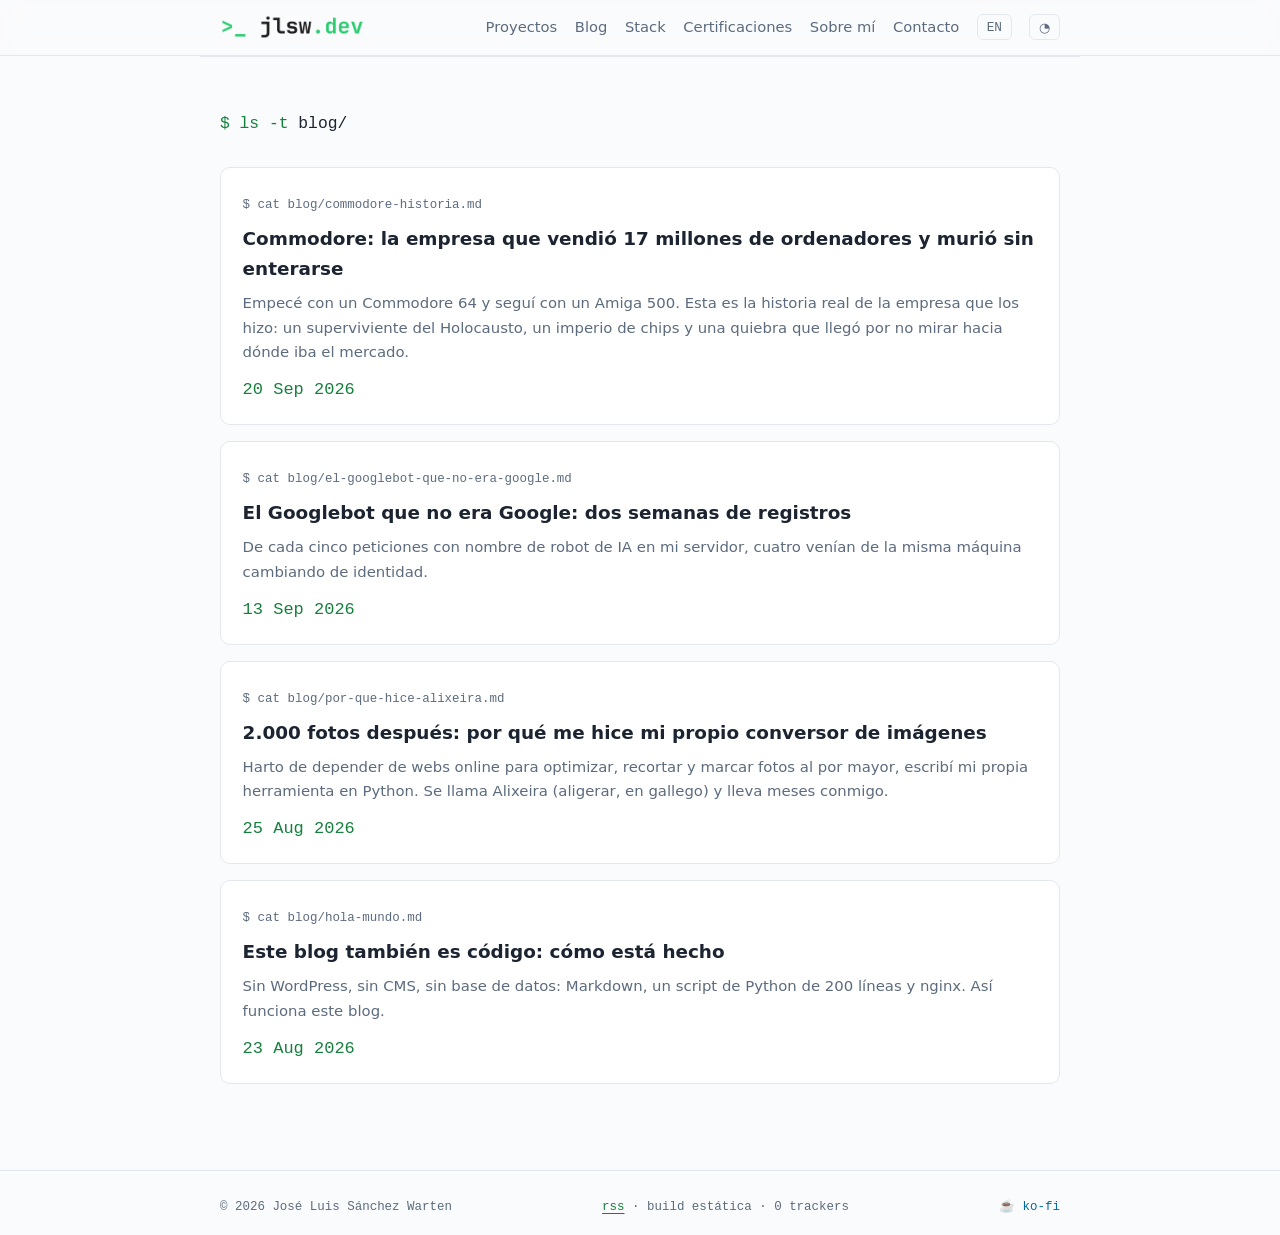
==== commit 71ff26c1: "blog: menu completo en todas las paginas del blog La plantilla shell() del builder seguia con el men" ====
--- a/blog/index.html
+++ b/blog/index.html
@@ -43,6 +43,8 @@
         <a href="/#proyectos">Proyectos</a>
         <a href="/blog/">Blog</a>
         <a href="/#stack">Stack</a>
+        <a href="/#certificaciones">Certificaciones</a>
+        <a href="/#sobre-mi">Sobre mí</a>
         <a href="/#contacto">Contacto</a>
         <button id="lang-toggle" class="btn-ghost mono" type="button" data-i18n-aria="a.lang">EN</button>
         <button id="theme-toggle" class="btn-ghost" type="button" data-i18n-aria="a.theme">&#9684;</button>
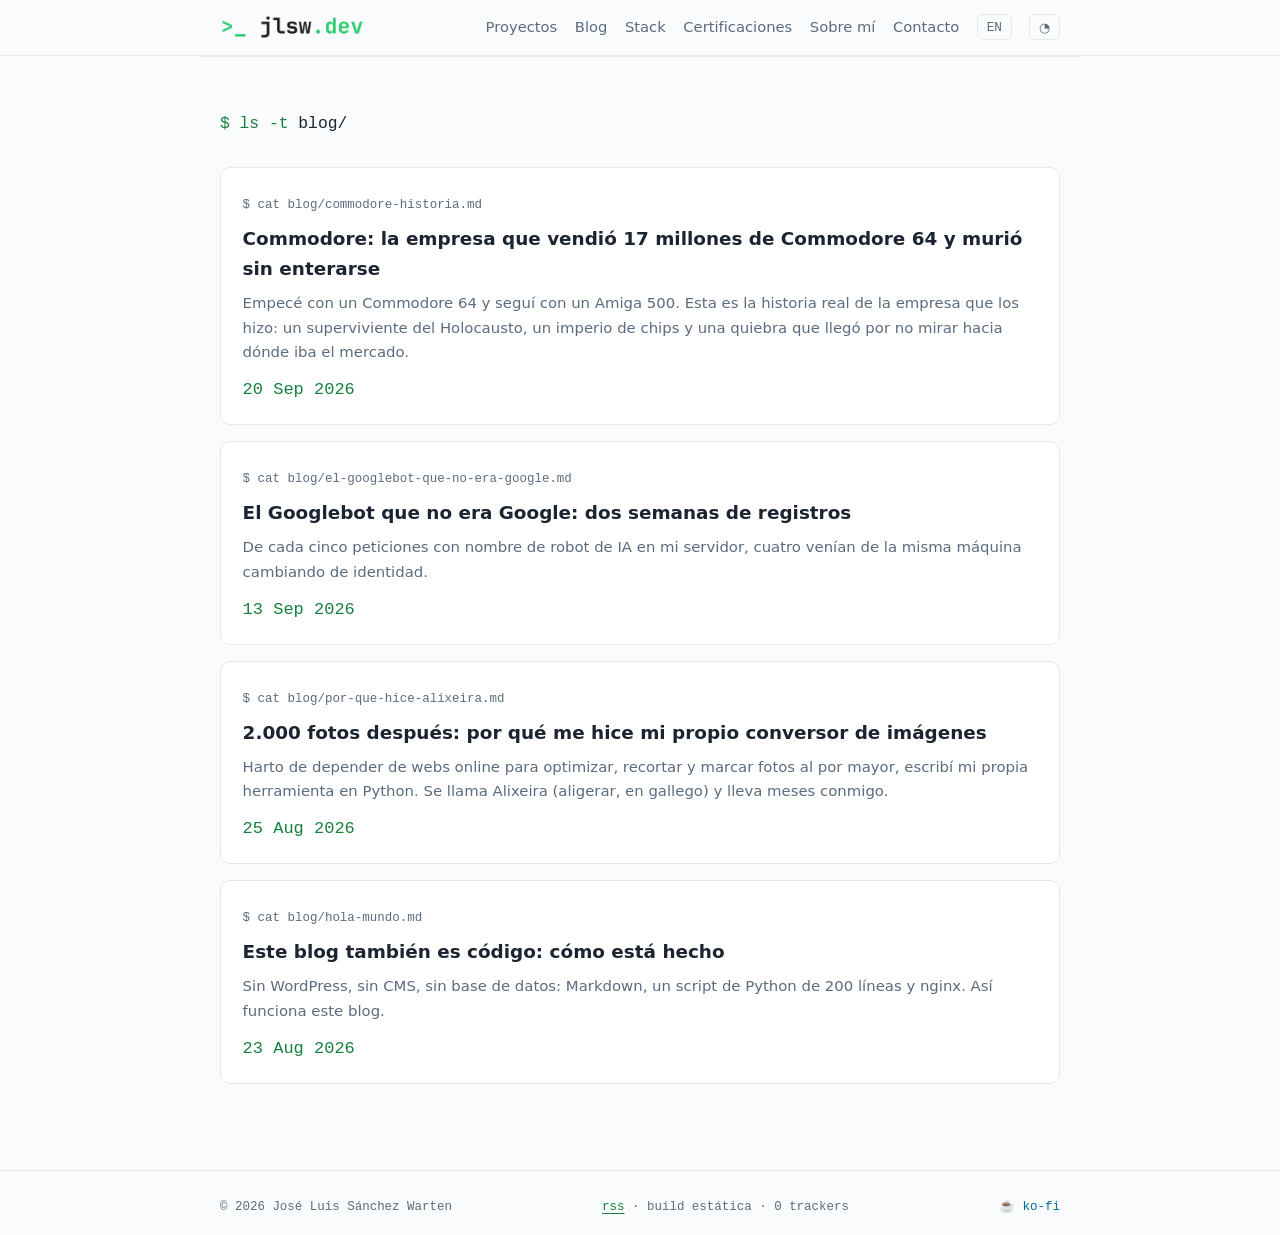
==== commit 6b6f418a: "blog: titulo del post, og:url y fb:app_id - titulo: 17 millones de Commodore 64 (post ES/EN, indice," ====
--- a/blog/index.html
+++ b/blog/index.html
@@ -6,6 +6,8 @@
   <title>Blog | José Luis Sánchez Warten</title>
   <meta name="description" content="Artículos sobre Python, Frappe, homelab y desarrollo.">
   <link rel="canonical" href="https://jlsw.dev/blog/">
+  <meta property="og:url" content="https://jlsw.dev/blog/">
+  <meta property="fb:app_id" content="983666218077615">
   <meta property="og:type" content="article">
   <meta property="og:title" content="Blog | José Luis Sánchez Warten">
   <meta property="og:description" content="Artículos sobre Python, Frappe, homelab y desarrollo.">
@@ -59,8 +61,8 @@
     <li class="card post-row">
       <a class="post-row-link" href="/blog/commodore-historia.html">
         <span class="mono post-meta">$ cat blog/commodore-historia.md</span>
-        <h2 class="post-title-sm" data-i18n-show="es">Commodore: la empresa que vendió 17 millones de ordenadores y murió sin enterarse</h2>
-        <h2 class="post-title-sm" data-i18n-show="en" lang="en" hidden>Commodore: the company that sold 17 million computers and died without noticing</h2>
+        <h2 class="post-title-sm" data-i18n-show="es">Commodore: la empresa que vendió 17 millones de Commodore 64 y murió sin enterarse</h2>
+        <h2 class="post-title-sm" data-i18n-show="en" lang="en" hidden>Commodore: the company that sold 17 million Commodore 64 computers and died without noticing</h2>
         <p class="post-excerpt" data-i18n-show="es">Empecé con un Commodore 64 y seguí con un Amiga 500. Esta es la historia real de la empresa que los hizo: un superviviente del Holocausto, un imperio de chips y una quiebra que llegó por no mirar hacia dónde iba el mercado.</p>
         <p class="post-excerpt" data-i18n-show="en" lang="en" hidden>I started with a Commodore 64 and moved on to an Amiga 500. This is the real story of the company that made them: a Holocaust survivor, a chip empire and a bankruptcy that came from not watching where the market was going.</p>
         <span class="mono post-date">20 Sep 2026</span>
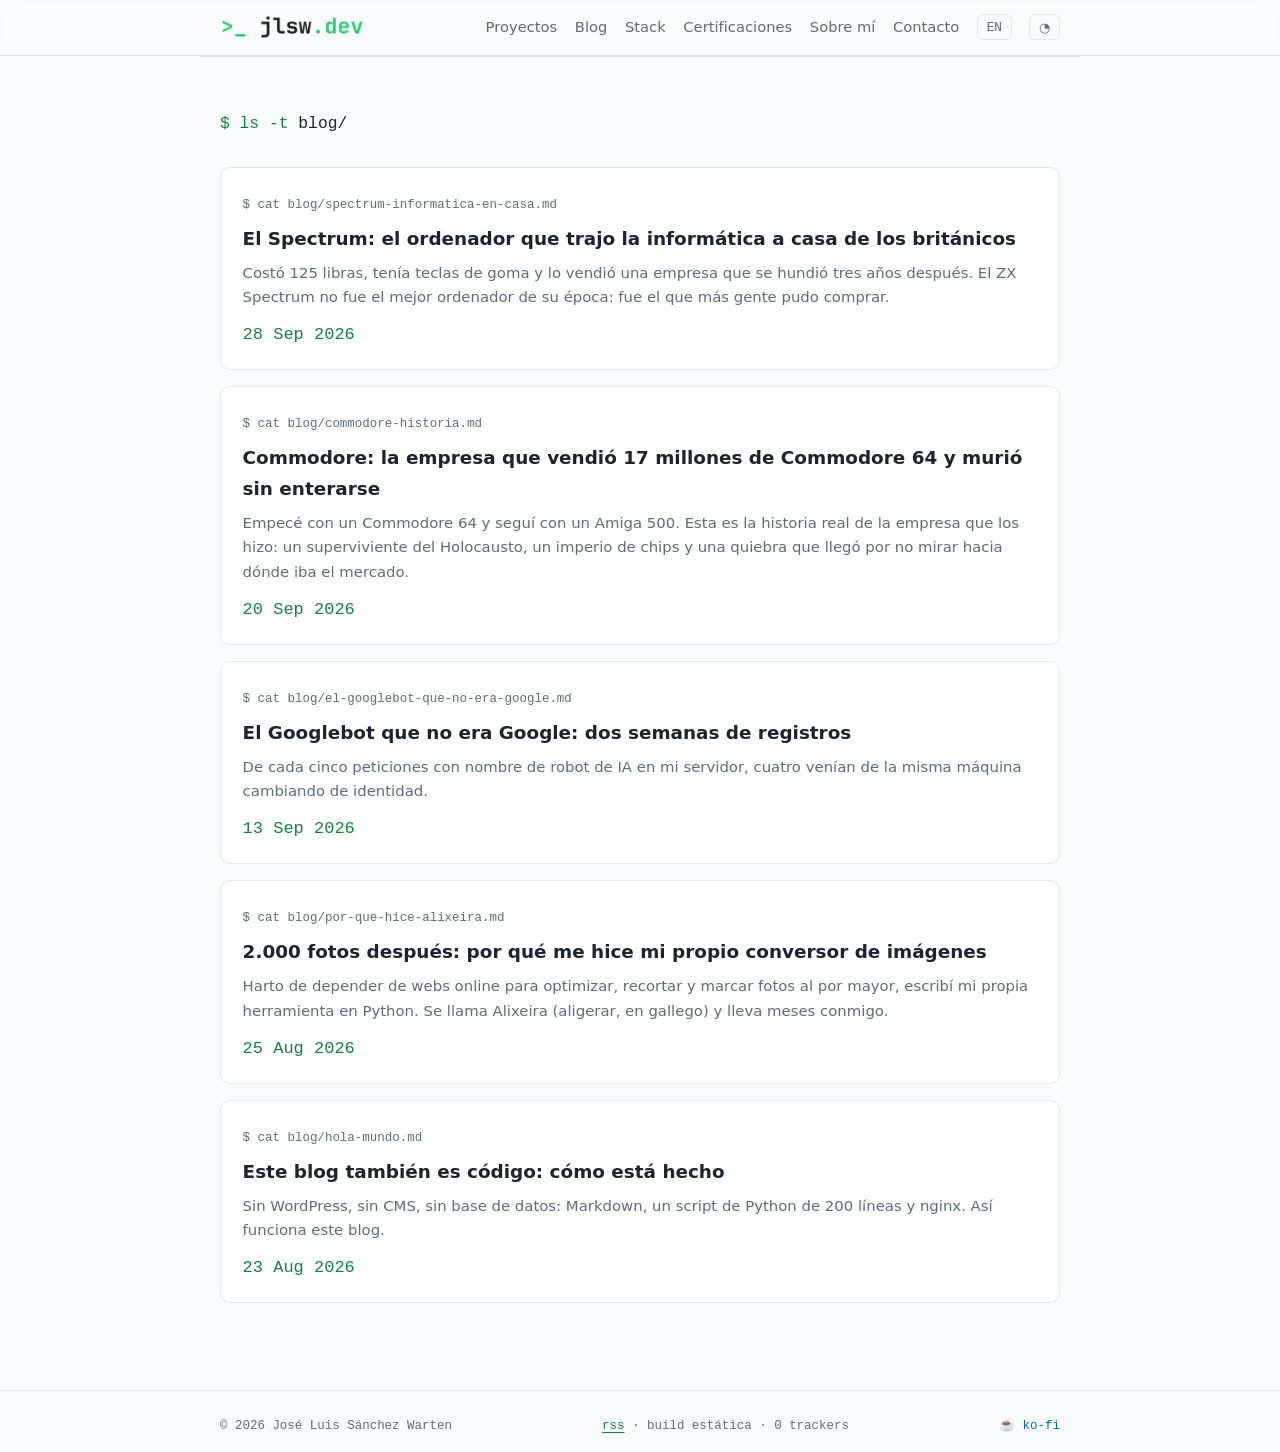
==== commit eeb5a1dd: "blog: post del Spectrum - posts/spectrum-informatica-en-casa.md (fecha real 2026-09-28, referencias " ====
--- a/blog/index.html
+++ b/blog/index.html
@@ -59,6 +59,14 @@
   <h1 class="section-title mono"><span aria-hidden="true">$ ls -t</span> blog/</h1>
   <ul class="post-list">
     <li class="card post-row">
+      <a class="post-row-link" href="/blog/spectrum-informatica-en-casa.html">
+        <span class="mono post-meta">$ cat blog/spectrum-informatica-en-casa.md</span>
+        <h2 class="post-title-sm">El Spectrum: el ordenador que trajo la informática a casa de los británicos</h2>
+        <p class="post-excerpt">Costó 125 libras, tenía teclas de goma y lo vendió una empresa que se hundió tres años después. El ZX Spectrum no fue el mejor ordenador de su época: fue el que más gente pudo comprar.</p>
+        <span class="mono post-date">28 Sep 2026</span>
+      </a>
+    </li>
+    <li class="card post-row">
       <a class="post-row-link" href="/blog/commodore-historia.html">
         <span class="mono post-meta">$ cat blog/commodore-historia.md</span>
         <h2 class="post-title-sm" data-i18n-show="es">Commodore: la empresa que vendió 17 millones de Commodore 64 y murió sin enterarse</h2>
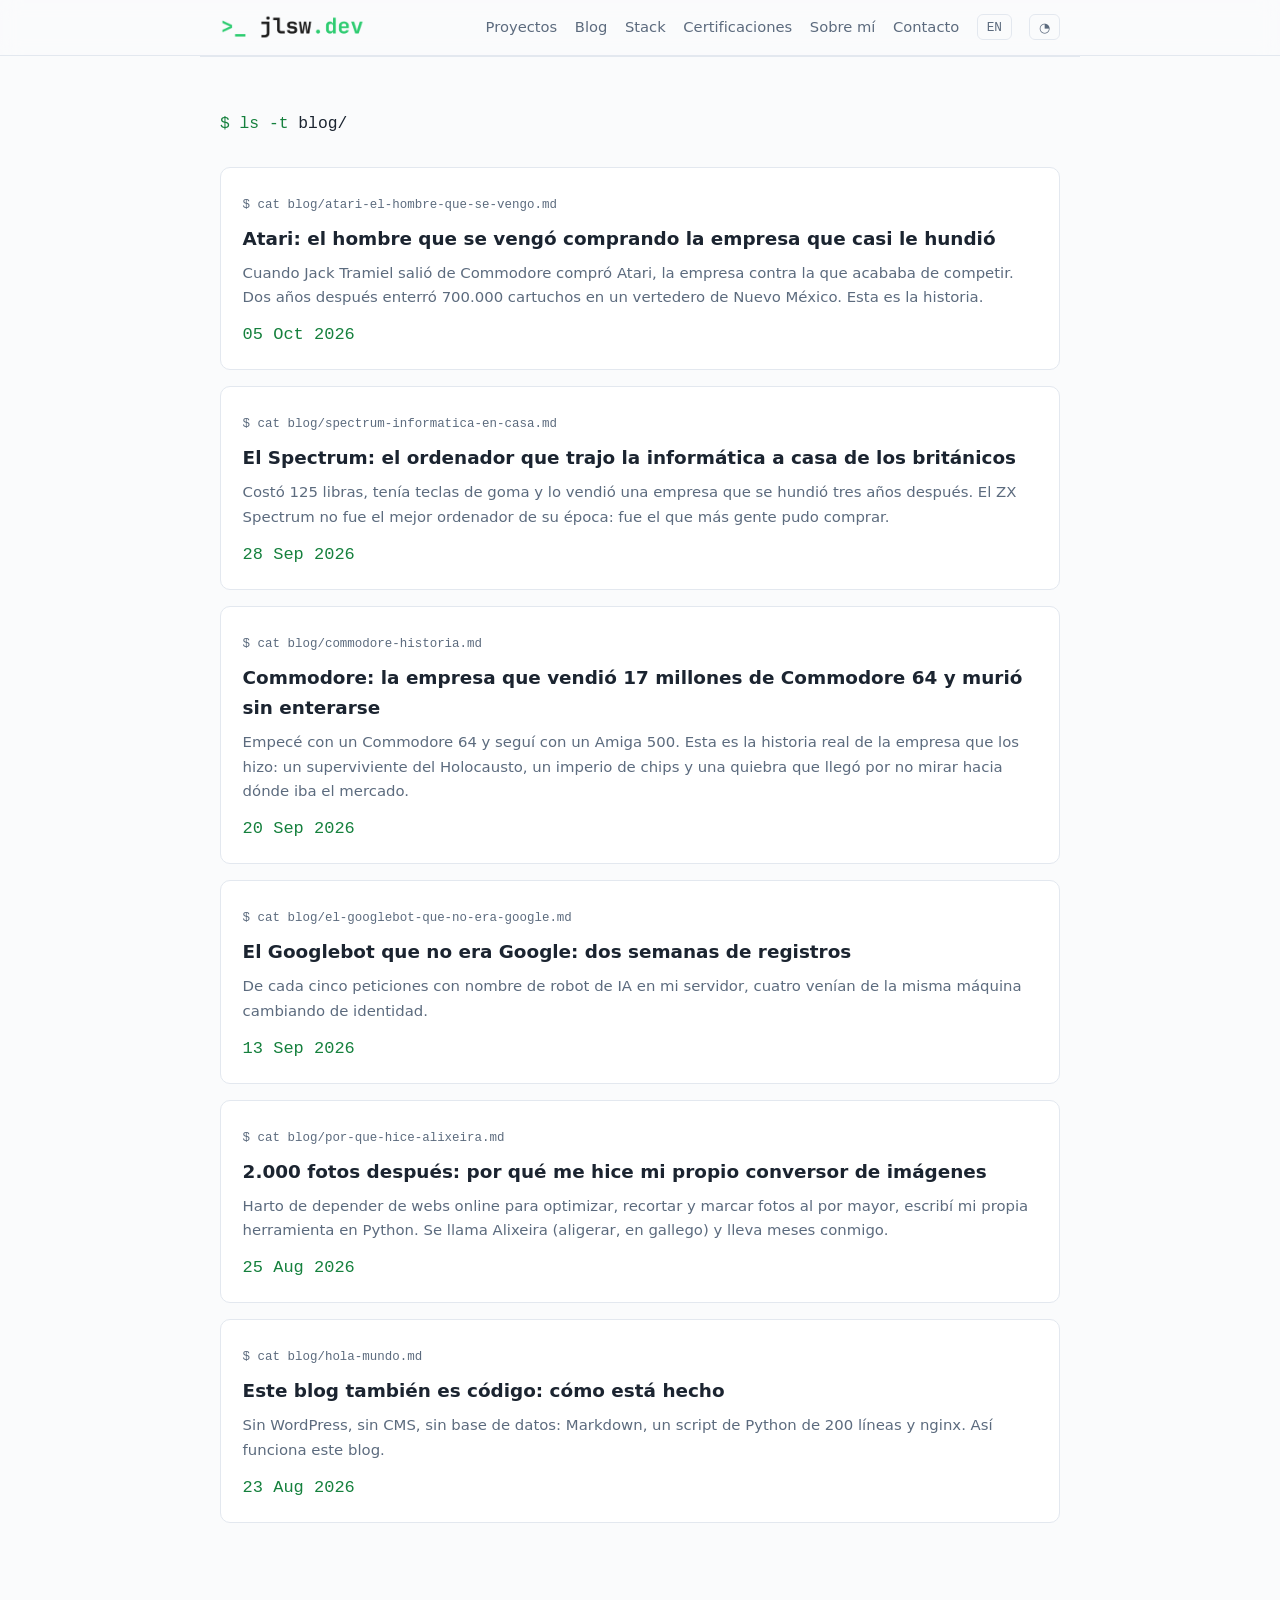
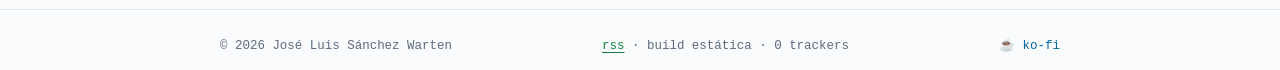
==== commit f7acd233: "blog: post del Atari Publica el articulo de Atari (slug atari-el-hombre-que-se-vengo), el segundo de" ====
--- a/blog/index.html
+++ b/blog/index.html
@@ -59,6 +59,16 @@
   <h1 class="section-title mono"><span aria-hidden="true">$ ls -t</span> blog/</h1>
   <ul class="post-list">
     <li class="card post-row">
+      <a class="post-row-link" href="/blog/atari-el-hombre-que-se-vengo.html">
+        <span class="mono post-meta">$ cat blog/atari-el-hombre-que-se-vengo.md</span>
+        <h2 class="post-title-sm" data-i18n-show="es">Atari: el hombre que se vengó comprando la empresa que casi le hundió</h2>
+        <h2 class="post-title-sm" data-i18n-show="en" lang="en" hidden>Atari: the man who got revenge by buying the company that nearly destroyed him</h2>
+        <p class="post-excerpt" data-i18n-show="es">Cuando Jack Tramiel salió de Commodore compró Atari, la empresa contra la que acababa de competir. Dos años después enterró 700.000 cartuchos en un vertedero de Nuevo México. Esta es la historia.</p>
+        <p class="post-excerpt" data-i18n-show="en" lang="en" hidden>When Jack Tramiel left Commodore he bought Atari, the company he had just spent two years competing against. Two years later he buried 700,000 cartridges in a New Mexico landfill. This is the story.</p>
+        <span class="mono post-date">05 Oct 2026</span>
+      </a>
+    </li>
+    <li class="card post-row">
       <a class="post-row-link" href="/blog/spectrum-informatica-en-casa.html">
         <span class="mono post-meta">$ cat blog/spectrum-informatica-en-casa.md</span>
         <h2 class="post-title-sm">El Spectrum: el ordenador que trajo la informática a casa de los británicos</h2>
